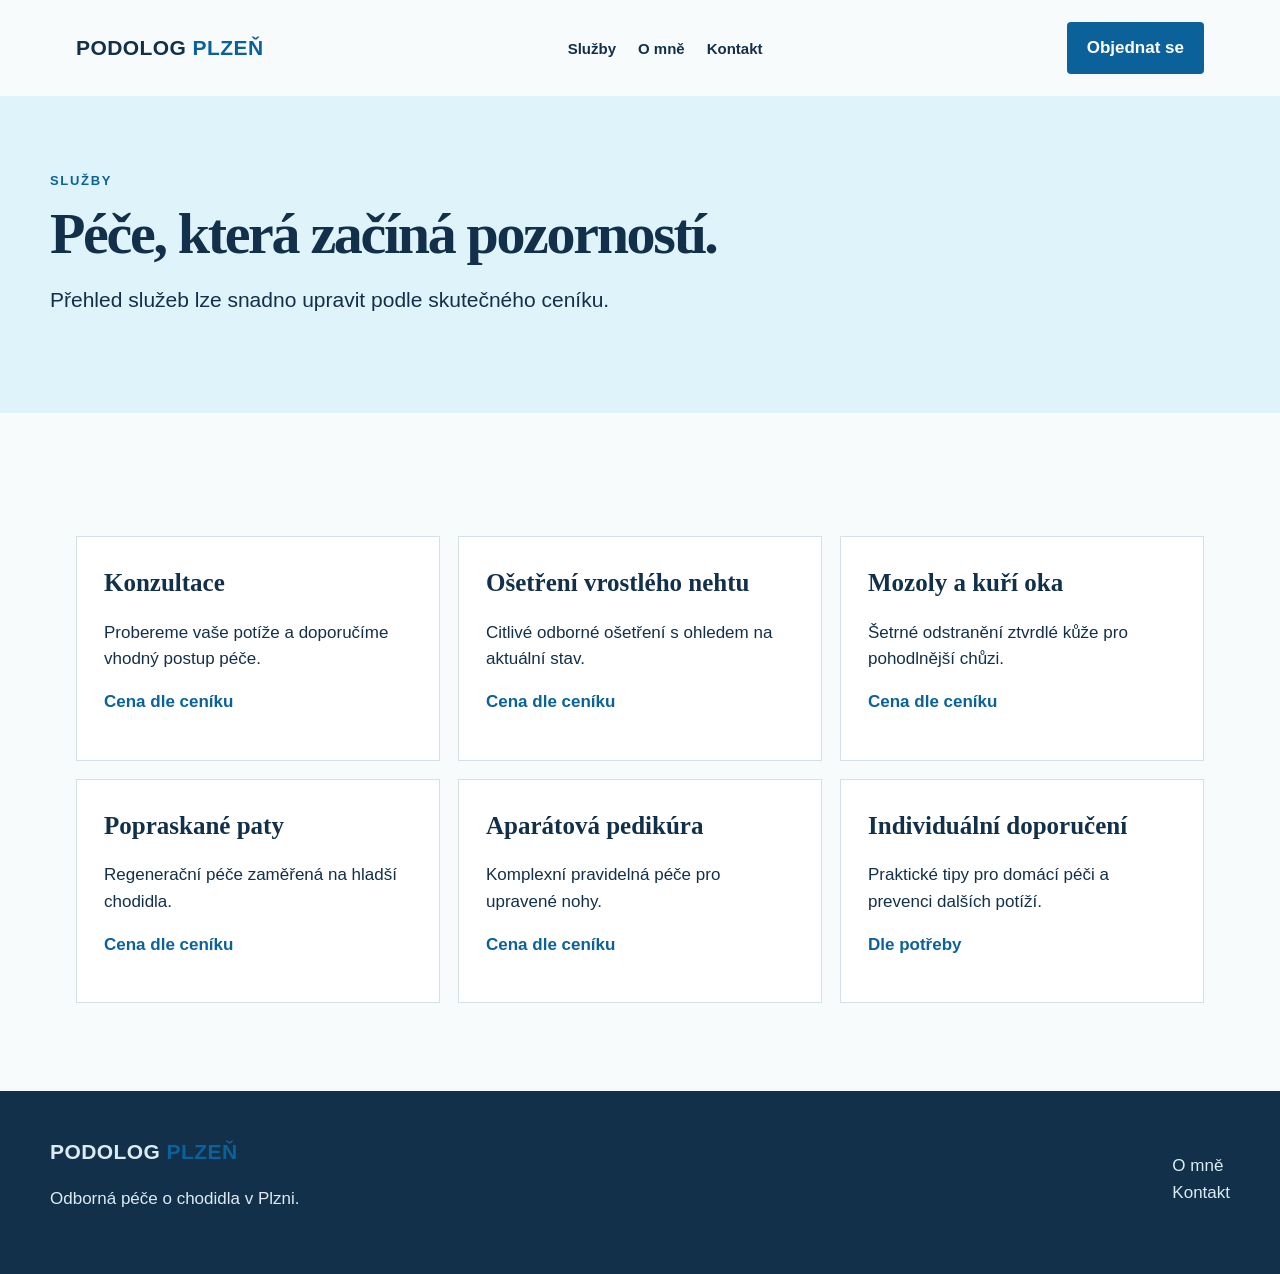
==== sluzby.html @ f805a4b9 "Publish Podolog Plzeň demo" ====
<!doctype html><html lang="cs"><head><meta charset="utf-8"><meta name="viewport" content="width=device-width,initial-scale=1"><title>Služby | Podolog Plzeň</title><link rel="stylesheet" href="style.css"></head><body><header class="top"><a class="brand" href="index.html">PODOLOG <i>PLZEŇ</i></a><nav><a href="sluzby.html">Služby</a><a href="o-mne.html">O mně</a><a href="kontakt.html">Kontakt</a></nav><a class="btn" href="kontakt.html">Objednat se</a></header><main><section class="pagehead"><div><div class="eyebrow">Služby</div><h1>Péče, která začíná pozorností.</h1><p class="lead">Přehled služeb lze snadno upravit podle skutečného ceníku.</p></div></section><section class="section"><div class="cards"><article class="card"><h3>Konzultace</h3><p>Probereme vaše potíže a doporučíme vhodný postup péče.</p><p class="price">Cena dle ceníku</p></article><article class="card"><h3>Ošetření vrostlého nehtu</h3><p>Citlivé odborné ošetření s ohledem na aktuální stav.</p><p class="price">Cena dle ceníku</p></article><article class="card"><h3>Mozoly a kuří oka</h3><p>Šetrné odstranění ztvrdlé kůže pro pohodlnější chůzi.</p><p class="price">Cena dle ceníku</p></article><article class="card"><h3>Popraskané paty</h3><p>Regenerační péče zaměřená na hladší chodidla.</p><p class="price">Cena dle ceníku</p></article><article class="card"><h3>Aparátová pedikúra</h3><p>Komplexní pravidelná péče pro upravené nohy.</p><p class="price">Cena dle ceníku</p></article><article class="card"><h3>Individuální doporučení</h3><p>Praktické tipy pro domácí péči a prevenci dalších potíží.</p><p class="price">Dle potřeby</p></article></div></section></main><footer class="footer"><div class="footin"><div><a class="brand" href="index.html">PODOLOG <i>PLZEŇ</i></a><p>Odborná péče o chodidla v Plzni.</p></div><p><a href="o-mne.html">O mně</a><br><a href="kontakt.html">Kontakt</a></p></div></footer></body></html>
---- style.css ----
:root{--ink:#12304a;--blue:#0b629b;--sky:#dff3fb;--paper:#f8fbfc;--line:#d4e0e6;--warm:#e8a155}*{box-sizing:border-box}body{margin:0;font-family:Arial,sans-serif;color:var(--ink);background:var(--paper);font-size:17px;line-height:1.55}a{text-decoration:none;color:inherit}.top{max-width:1180px;margin:auto;padding:22px 26px;display:flex;align-items:center;justify-content:space-between}.brand{font-weight:800;font-size:21px;letter-spacing:.02em}.brand i{font-style:normal;color:var(--blue)}nav{display:flex;gap:22px;font-size:15px;font-weight:600}.btn{display:inline-block;background:var(--blue);color:white;padding:13px 20px;border-radius:4px;font-weight:700}.btn.alt{background:transparent;border:1px solid var(--ink);color:var(--ink)}.hero{max-width:1180px;margin:22px auto 70px;padding:0 26px;display:grid;grid-template-columns:1.08fr .92fr;gap:42px;align-items:center}.eyebrow{font-size:13px;font-weight:800;letter-spacing:.13em;text-transform:uppercase;color:var(--blue)}h1{font-family:Georgia,serif;font-size:clamp(44px,6vw,76px);line-height:.98;margin:15px 0 20px;letter-spacing:-.04em}h2{font-family:Georgia,serif;font-size:42px;line-height:1.05;letter-spacing:-.03em;margin:0 0 18px}.lead{font-size:21px;max-width:560px}.actions{display:flex;gap:12px;flex-wrap:wrap;margin-top:28px}.hero img{width:100%;height:520px;object-fit:cover;border-radius:120px 10px 10px 10px;box-shadow:16px 16px 0 var(--sky)}.bar{background:var(--ink);color:white}.barin{max-width:1180px;margin:auto;padding:20px 26px;display:grid;grid-template-columns:repeat(3,1fr);gap:18px}.bar strong{display:block;color:#8ed2f0;font-size:14px}.section{max-width:1180px;margin:0 auto;padding:88px 26px}.muted{color:#537080}.cards{display:grid;grid-template-columns:repeat(3,1fr);gap:18px;margin-top:35px}.card{background:white;border:1px solid var(--line);padding:27px;min-height:210px}.card h3{font-family:Georgia,serif;font-size:25px;margin:0 0 10px}.price{color:var(--blue);font-weight:700}.split{display:grid;grid-template-columns:1fr 1fr;gap:70px;align-items:start}.check{padding-left:0;list-style:none}.check li{padding:13px 0;border-bottom:1px solid var(--line)}.check li:before{content:'✓';color:var(--blue);font-weight:bold;margin-right:12px}.note{border-left:4px solid var(--warm);padding:4px 0 4px 20px;font-size:18px}.cta{background:var(--sky);text-align:center;padding:72px 26px}.footer{background:var(--ink);color:#dcebf1;padding:45px 26px}.footin{max-width:1180px;margin:auto;display:flex;justify-content:space-between;gap:25px}.pagehead{background:var(--sky);padding:75px 26px}.pagehead>div{max-width:1180px;margin:auto}.pagehead h1{font-size:58px}.form{display:grid;gap:13px;max-width:650px}.form input,.form textarea{font:inherit;padding:14px;border:1px solid var(--line);background:#fff}.disclaimer{font-size:13px;color:#5f7482}@media(max-width:760px){nav{display:none}.hero,.split{grid-template-columns:1fr;gap:32px}.hero{margin-top:10px}.hero img{height:380px}.cards,.barin{grid-template-columns:1fr}h2{font-size:34px}.footin{display:block}.footin p{margin-top:25px}}
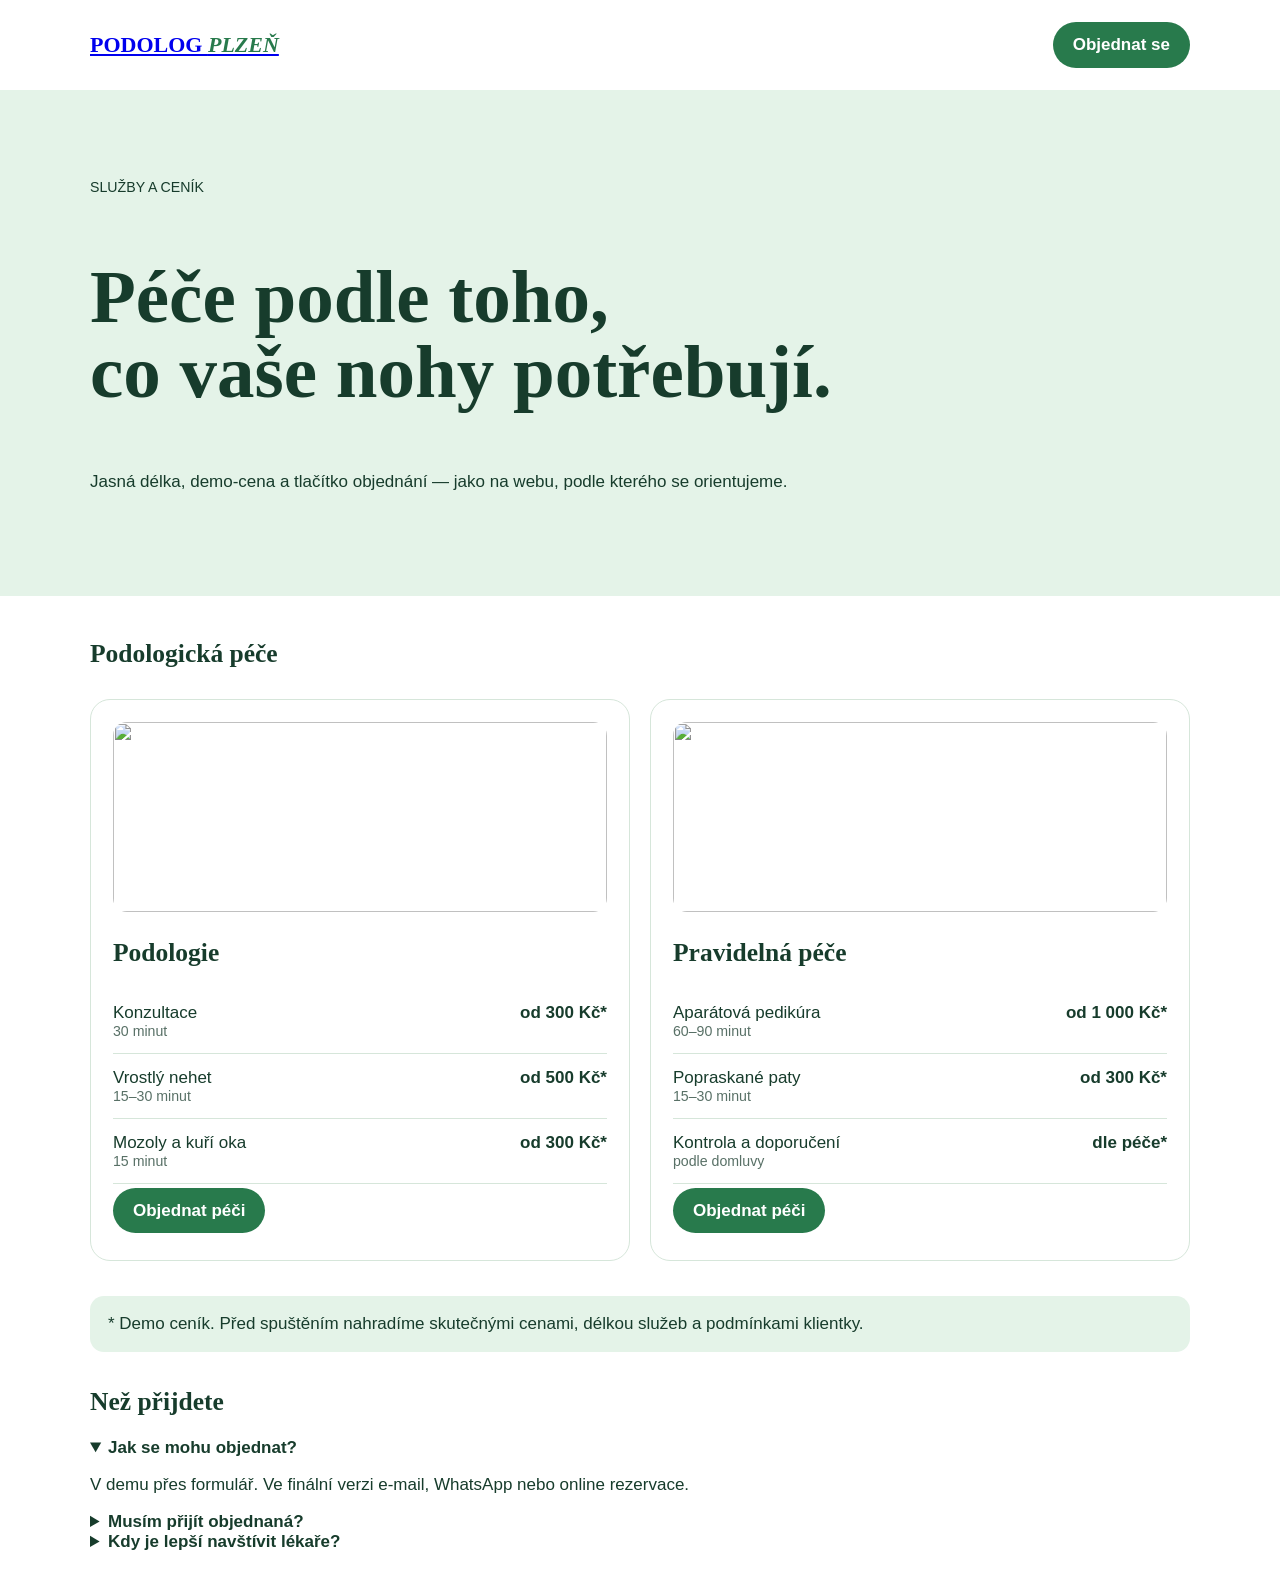
==== commit d9714d8f: "Add services and demo pricing" ====
--- a/sluzby.html
+++ b/sluzby.html
@@ -1 +1 @@
-<!doctype html><html lang="cs"><head><meta charset="utf-8"><meta name="viewport" content="width=device-width,initial-scale=1"><title>Služby | Podolog Plzeň</title><link rel="stylesheet" href="style.css"></head><body><header class="top"><a class="brand" href="index.html">PODOLOG <i>PLZEŇ</i></a><nav><a href="sluzby.html">Služby</a><a href="o-mne.html">O mně</a><a href="kontakt.html">Kontakt</a></nav><a class="btn" href="kontakt.html">Objednat se</a></header><main><section class="pagehead"><div><div class="eyebrow">Služby</div><h1>Péče, která začíná pozorností.</h1><p class="lead">Přehled služeb lze snadno upravit podle skutečného ceníku.</p></div></section><section class="section"><div class="cards"><article class="card"><h3>Konzultace</h3><p>Probereme vaše potíže a doporučíme vhodný postup péče.</p><p class="price">Cena dle ceníku</p></article><article class="card"><h3>Ošetření vrostlého nehtu</h3><p>Citlivé odborné ošetření s ohledem na aktuální stav.</p><p class="price">Cena dle ceníku</p></article><article class="card"><h3>Mozoly a kuří oka</h3><p>Šetrné odstranění ztvrdlé kůže pro pohodlnější chůzi.</p><p class="price">Cena dle ceníku</p></article><article class="card"><h3>Popraskané paty</h3><p>Regenerační péče zaměřená na hladší chodidla.</p><p class="price">Cena dle ceníku</p></article><article class="card"><h3>Aparátová pedikúra</h3><p>Komplexní pravidelná péče pro upravené nohy.</p><p class="price">Cena dle ceníku</p></article><article class="card"><h3>Individuální doporučení</h3><p>Praktické tipy pro domácí péči a prevenci dalších potíží.</p><p class="price">Dle potřeby</p></article></div></section></main><footer class="footer"><div class="footin"><div><a class="brand" href="index.html">PODOLOG <i>PLZEŇ</i></a><p>Odborná péče o chodidla v Plzni.</p></div><p><a href="o-mne.html">O mně</a><br><a href="kontakt.html">Kontakt</a></p></div></footer></body></html>
+<!doctype html><html lang="cs"><meta charset="utf-8"><meta name="viewport" content="width=device-width,initial-scale=1"><title>Služby a ceník | Podolog Plzeň</title><style>body{margin:0;font:17px Arial;color:#173c2c}header,main{max-width:1100px;margin:auto;padding:22px}header{display:flex;justify-content:space-between;align-items:center}.brand{font:bold 22px Georgia}.brand i{color:#287a4c}.btn{background:#287a4c;color:#fff;padding:13px 20px;border-radius:99px;text-decoration:none;font-weight:bold}.hero{background:#e4f3e8;padding:65px 22px}.hero h1,h2{font-family:Georgia}.hero h1{font-size:clamp(45px,7vw,75px);line-height:1}.grid{display:grid;grid-template-columns:1fr 1fr;gap:20px;margin-top:30px}.card{border:1px solid #d6e6da;border-radius:20px;padding:22px}.card img{width:100%;height:190px;object-fit:cover;border-radius:14px}.row{display:flex;justify-content:space-between;padding:14px 0;border-bottom:1px solid #d6e6da}.row small{display:block;color:#587066}.demo{background:#e4f3e8;padding:18px;border-radius:14px;margin:35px 0}@media(max-width:700px){.grid{grid-template-columns:1fr}.hero{padding:45px 20px}header{padding:15px}.hero h1{font-size:48px}}</style><body><header><a class="brand" href="index.html">PODOLOG <i>PLZEŇ</i></a><a class="btn" href="kontakt.html">Objednat se</a></header><section class="hero"><main><small>SLUŽBY A CENÍK</small><h1>Péče podle toho,<br>co vaše nohy potřebují.</h1><p>Jasná délka, demo-cena a tlačítko objednání — jako na webu, podle kterého se orientujeme.</p></main></section><main><h2>Podologická péče</h2><div class="grid"><article class="card"><img src="https://images.pexels.com/photos/7755549/pexels-photo-7755549.jpeg?auto=compress&cs=tinysrgb&w=800"><h2>Podologie</h2><div class="row"><span>Konzultace<small>30 minut</small></span><b>od 300 Kč*</b></div><div class="row"><span>Vrostlý nehet<small>15–30 minut</small></span><b>od 500 Kč*</b></div><div class="row"><span>Mozoly a kuří oka<small>15 minut</small></span><b>od 300 Kč*</b></div><p><a class="btn" href="kontakt.html">Objednat péči</a></p></article><article class="card"><img src="https://images.pexels.com/photos/3997989/pexels-photo-3997989.jpeg?auto=compress&cs=tinysrgb&w=800"><h2>Pravidelná péče</h2><div class="row"><span>Aparátová pedikúra<small>60–90 minut</small></span><b>od 1 000 Kč*</b></div><div class="row"><span>Popraskané paty<small>15–30 minut</small></span><b>od 300 Kč*</b></div><div class="row"><span>Kontrola a doporučení<small>podle domluvy</small></span><b>dle péče*</b></div><p><a class="btn" href="kontakt.html">Objednat péči</a></p></article></div><p class="demo">* Demo ceník. Před spuštěním nahradíme skutečnými cenami, délkou služeb a podmínkami klientky.</p><h2>Než přijdete</h2><details open><summary><b>Jak se mohu objednat?</b></summary><p>V demu přes formulář. Ve finální verzi e-mail, WhatsApp nebo online rezervace.</p></details><details><summary><b>Musím přijít objednaná?</b></summary><p>Ano, termín předem zajistí dostatek času na péči.</p></details><details><summary><b>Kdy je lepší navštívit lékaře?</b></summary><p>Při silné bolesti nebo infekci doporučíme nejdříve lékaře.</p></details></main></body></html>
